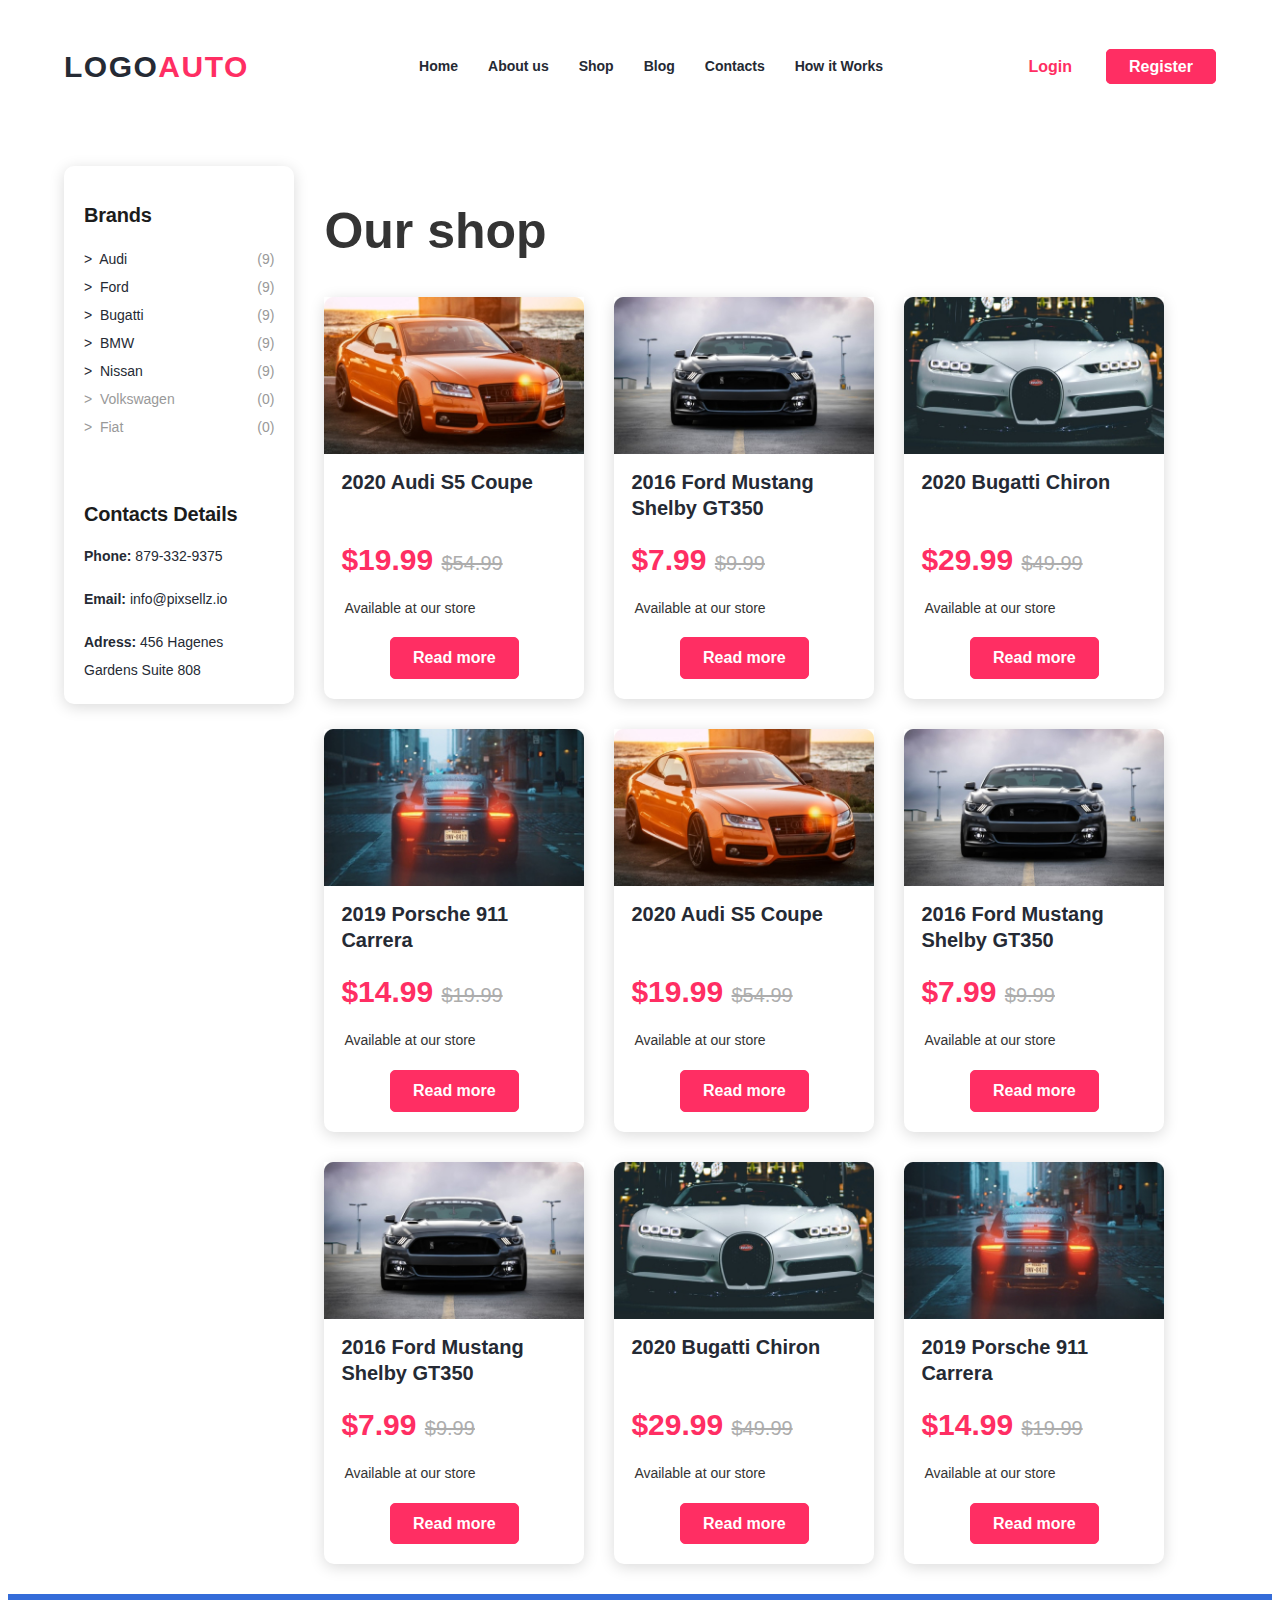
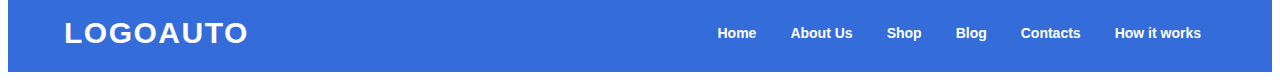
==== shop.html @ f48efc05 "card btn added" ====
<!DOCTYPE html>
<html lang="en">
<head>
    <meta charset="UTF-8">
    <meta http-equiv="X-UA-Compatible" content="IE=edge">
    <meta name="viewport" content="width=device-width, initial-scale=1.0">
    <link rel="stylesheet" href="normalize.css">
    <link rel="stylesheet" href="styles.css">
    <link rel="apple-touch-icon" sizes="180x180" href="src/icons/apple-touch-icon.png">
    <link rel="icon" type="image/png" sizes="32x32" href="src/icons/favicon-32x32.png">
    <link rel="icon" type="image/png" sizes="16x16" href="src/icons/favicon-16x16.png">
    <link rel="manifest" href="/site.webmanifest">
    <link rel="stylesheet" href="src/icons/icons.css">
    <link rel="stylesheet" href="shop.css">
    <title>Logo Auto</title>
</head>
<body>
    <header class="header">
        <span class="logo">logo<span class="text__red">auto</span></span>
        <nav class="header__nav">
            <ul class="nav__ul">
                <li class="nav__li"><a href="index.html" class="nav__a">Home</a></li>
                <li class="nav__li"><a href="#" class="nav__a">About us</a></li>
                <li class="nav__li"><a href="#" class="nav__a nav__a_active">Shop</a></li>
                <li class="nav__li"><a href="#" class="nav__a">Blog</a></li>
                <li class="nav__li"><a href="#" class="nav__a">Contacts</a></li>
                <li class="nav__li"><a href="index.html#how-it-works" class="nav__a">How it Works</a></li>
            </ul>
        </nav>
        <div class="header__btns">
            <a href="#" class="h__btn" title="click and login">Login</a>
            <a href="#" class="h__btn__red" title="click and register">Register</a>
        </div>
    </header>

    <section class="container">
        <div class="aside">
            <div class="brand">
                <h2 class="brand__title">Brands</h2>
                <div class="brand__cars">
                    <div class="brand__car">
                        <span class="brand__car-name">&gt;&nbsp Audi</span>
                        <span class="brand__car-count">(9)</span>
                    </div>
                    <div class="brand__car">
                        <span class="brand__car-name">&gt;&nbsp Ford</span>
                        <span class="brand__car-count">(9)</span>
                    </div>
                    <div class="brand__car">
                        <span class="brand__car-name">&gt;&nbsp Bugatti</span>
                        <span class="brand__car-count">(9)</span>
                    </div>
                    <div class="brand__car">
                        <span class="brand__car-name">&gt;&nbsp BMW</span>
                        <span class="brand__car-count">(9)</span>
                    </div>
                    <div class="brand__car">
                        <span class="brand__car-name">&gt;&nbsp Nissan</span>
                        <span class="brand__car-count">(9)</span>
                    </div>
                    <div class="brand__car">
                        <span class="brand__car-name brand__car-name_inactive">&gt;&nbsp Volkswagen</span>
                        <span class="brand__car-count">(0)</span>
                    </div>
                    <div class="brand__car">
                        <span class="brand__car-name brand__car-name_inactive">&gt;&nbsp Fiat</span>
                        <span class="brand__car-count">(0)</span>
                    </div>
                </div>
            </div>

            <div class="contacts">
                <span class="contacts__title">Contacts Details</span>
                <span class="contacts__subtitle"><span class="contacts__subtitle_black">Phone: </span>879-332-9375</span>
                <span class="contacts__subtitle"><span class="contacts__subtitle_black">Email: </span>info@pixsellz.io</span>
                <span class="contacts__subtitle"><span class="contacts__subtitle_black">Adress: </span>456 Hagenes Gardens Suite 808</span>
            </div>
        </div>
        <div class="row">
            <h1 class="row__title">Our shop</h1>
            <div class="cards">
                <div class="card">
                    <img src="src/images/car1.jpg" alt="car-1" class="car__img">
                    <span class="car__name">2020 Audi S5 Coupe </span>
                    <span class="price">$19.99 <span class="gray">$54.99</span></span>
                    <span class="card__av">Available at our store</span>
                    <a href="#" class="card__btn">Read more</a>
                </div>
                <div class="card">
                    <img src="src/images/car2.jpg" alt="car-2" class="car__img">
                    <span class="car__name">2016 Ford Mustang Shelby GT350</span>
                    <span class="price">$7.99 <span class="gray">$9.99</span></span>
                    <span class="card__av">Available at our store</span>
                    <a href="#" class="card__btn">Read more</a>
                </div>
                <div class="card">
                    <img src="src/images/car3.jpg" alt="car-3" class="car__img">
                    <span class="car__name">2020 Bugatti Chiron </span>
                    <span class="price">$29.99 <span class="gray">$49.99</span></span>
                    <span class="card__av">Available at our store</span>
                    <a href="#" class="card__btn">Read more</a>
                </div>
                <div class="card">
                    <img src="src/images/car4.jpg" alt="car-4" class="car__img">
                    <span class="car__name">2019 Porsche 911 Carrera </span>
                    <span class="price">$14.99 <span class="gray">$19.99</span></span>
                    <span class="card__av">Available at our store</span>
                    <a href="#" class="card__btn">Read more</a>
                </div>
                <div class="card">
                    <img src="src/images/car1.jpg" alt="car-1" class="car__img">
                    <span class="car__name">2020 Audi S5 Coupe </span>
                    <span class="price">$19.99 <span class="gray">$54.99</span></span>
                    <span class="card__av">Available at our store</span>
                    <a href="#" class="card__btn">Read more</a>
                </div>
                <div class="card">
                    <img src="src/images/car2.jpg" alt="car-2" class="car__img">
                    <span class="car__name">2016 Ford Mustang Shelby GT350</span>
                    <span class="price">$7.99 <span class="gray">$9.99</span></span>
                    <span class="card__av">Available at our store</span>
                    <a href="#" class="card__btn">Read more</a>
                </div>
                <div class="card">
                    <img src="src/images/car2.jpg" alt="car-2" class="car__img">
                    <span class="car__name">2016 Ford Mustang Shelby GT350</span>
                    <span class="price">$7.99 <span class="gray">$9.99</span></span>
                    <span class="card__av">Available at our store</span>
                    <a href="#" class="card__btn">Read more</a>
                </div>
                <div class="card">
                    <img src="src/images/car3.jpg" alt="car-3" class="car__img">
                    <span class="car__name">2020 Bugatti Chiron </span>
                    <span class="price">$29.99 <span class="gray">$49.99</span></span>
                    <span class="card__av">Available at our store</span>
                    <a href="#" class="card__btn">Read more</a>
                </div>
                <div class="card">
                    <img src="src/images/car4.jpg" alt="car-4" class="car__img">
                    <span class="car__name">2019 Porsche 911 Carrera </span>
                    <span class="price">$14.99 <span class="gray">$19.99</span></span>
                    <span class="card__av">Available at our store</span>
                    <a href="#" class="card__btn">Read more</a>
                </div>
            </div>
        </div>
    </section>
    
    <footer class="footer">
        <div class="footer-content">
            <span class="footer-logo">logoauto</span>
            <nav class="footer-nav">
                <a href="index.html" class="footer-nav__item">Home</a>
                <a href="#" class="footer-nav__item">About Us</a>
                <a href="#" class="footer-nav__item footer-nav__item_active">Shop</a>
                <a href="#" class="footer-nav__item">Blog</a>
                <a href="#" class="footer-nav__item">Contacts</a>
                <a href="index.html#how-it-works" class="footer-nav__item">How it works</a>
            </nav>
        </div>
    </footer>
</body>
</html>
---- styles.css ----
@font-face {
    font-family: 'Rajdhani';
    src: url('src/fonts/Rajdhani/Rajdhani-Bold.ttf');
    font-weight: 700;
    font-style: normal;
}

@font-face {
    font-family: 'Open Sans';
    src: url('src/fonts/Open/OpenSans-Regular.ttf');
    font-weight: 400;
    font-style: normal;
}

@font-face {
    font-family: 'Open Sans';
    src: url('src/fonts/Open/OpenSans-SemiBold.ttf');
    font-weight: 600;
    font-style: normal;
}

@font-face {
    font-family: 'Open Sans';
    src: url('src/fonts/Open/OpenSans-ExtraBold.ttf');
    font-weight: 800;
    font-style: normal;
}

* {
    box-sizing: border-box;
}



/* HEADER */ 

.header {
    max-width: 90vw;
    margin: 0 auto;
    padding-top: 40px;
    margin-bottom: 45px;

    display: flex;
    justify-content: space-between;
    align-items: center;
}

.logo {
    font-family: 'Rajdhani', sans-serif;
    font-weight: bold;
    font-size: 30px;
    line-height: 1.26;
    letter-spacing: 0.05em;
    text-transform: uppercase;

    color: #252A34;

    cursor: pointer;
}

.logo:hover {
    transform: rotate(1turn);
    transition: 1s ease-in-out;
}

.text__red {
    color: #FF2E63; 
}
                    
.nav__ul {
    margin: 0;

    display: flex;

    list-style-type: none;
}

.nav__li {
    margin: 0 15px;

    position: relative;
}

.nav__li:first-child {
    margin-left: 0;
}

.nav__li::after {
    position: absolute;
	left: 0;
    top: 130%;
	content: '';
	height: 2px;
	width: 0px; 
	background: #FF2E63;
    transition: .25s linear;
}

.nav__li:hover::after {
    width: 100%;
}

.nav__li:hover {
    transform: scale(1.2);
    transition: .25s linear;
}

.nav__a {
    font-family: 'Open Sans', sans-serif;
    font-weight: 600;
    font-size: 14px;
    line-height: 1.35;

    color: #252A34;
    text-decoration: none;
}

.nav__a_active {
    font-family: 'Open Sans', sans-serif;
    font-weight: 800;
    font-size: 14px;
    line-height: 1.35;

    color: #252A34;
}

.h__btn {
    font-family: 'Open Sans', sans-serif;
    font-weight: 600;
    font-size: 16px;
    line-height: 1.37;

    color: #FF2E63;
    text-decoration: none;

    transition: .2s linear;

    position: relative;
}

.h__btn::after {
    position: absolute;
	left: 0;
    top: 130%;
	content: '';
	height: 2px;
	width: 0px; 
	background: #FF2E63;
	transition: all .25s ease-in-out;	
}

.h__btn:hover::after {
    width: 100%;
}

.h__btn:hover {
    letter-spacing: 2px;
    margin-right: -5px;
    margin-left: -5px;
}

.h__btn__red {
    margin-left: 30px;
    padding: 8px 22px;

    font-family: 'Open Sans', sans-serif;
    font-weight: 600;
    font-size: 16px;
    line-height: 1.37;

    color: #FFFFFF;
    text-decoration: none;
    background: #FF2E63;

    border-radius: 5px;
    border: 1px solid #FF2E63;

    transition: .2s linear;
}

.h__btn__red:hover {
    color: #FF2E63;
    background: white;
}



/* TOP */ 

.top {
    max-width: 90vw;
    margin: 0 auto;
    padding-top: 85px;
    margin-bottom: 85px;

    display: flex;
}

.text {
    flex-shrink: 0;
}

.h1 {
    max-width: 350px;
    margin-top: 0;
    margin-bottom: 60px;
    margin-right: -50px;

    font-family: 'Rajdhani', sans-serif;
    font-weight: bold;
    font-size: 50px;
    line-height: 1.2;

    color: #343434;
}

.top__img {
    position: relative;

    flex-grow: 2;
}

.ellipse {
    width: 50%;

    position: absolute;
    top: -85px;
    right: 90px;
    z-index: -1;
}

.car {
    width: 100%;
}

.top__btn {
    padding: 10px 27px;

    font-family: 'Open Sans', sans-serif;
    font-weight: 600;
    font-size: 16px;
    line-height: 1.37;
    text-align: center;
    text-decoration: none;

    color: #FFFFFF;
    background: #346CD9;
    border: 1px solid #346CD9;
    border-radius: 5px;

    transition: .25s ease-in-out;
}

.top__btn:hover {
    color: #346CD9;
    background: #FFFFFF;
}



/* MIDDLE */

.middle {
    max-width: 90vw;
    margin: 0 auto; 
    margin-bottom: 100px;
}

.middle-title {
    display: flex;
    justify-content: space-between;
    align-items: baseline;
}

.h2 {
    margin-top: 0;
    margin-bottom: 45px;

    font-family: 'Rajdhani', sans-serif;
    font-weight: bold;
    font-size: 36px;
    line-height: 1.27;

    color: #343434;
}

.all-cars {
    text-decoration: none;
    font-family: Open Sans;
    font-weight: 600;
    font-size: 16px;
    line-height: 1.37;

    color: #FF2E63;
}

.all-cars:hover {
    font-size: 18px;
    transition: .25s linear;
}

.cards {
    display: flex;
    flex-wrap: wrap;
}

.row {
    margin: 0 -15px;
}

.card {
    display: flex;
    flex-direction: column;
    flex-grow: 1;

    min-width: 260px;
    max-width: calc(25% - 30px);

    margin: 0 15px;
    margin-bottom: 30px;

    box-shadow: 0px 3px 15px rgba(0, 0, 0, 0.15);
    border-radius: 10px;

    cursor: pointer;
}

.card:hover {
    transform: scale(1.05);
    transition:  .25s ease;
}

.car__img {
    width: 100%;

    margin-bottom: 15px;
}

.car__name {
    max-width: 250px;
    display: block;
    margin-left: 17px;
    margin-bottom: 1em;

    flex-grow: 2;

    font-family: 'Rajdhani', sans-serif;
    font-weight: bold;
    font-size: 20px;
    line-height: 1.3;

    color: #252A34;
}

.price {
    display: block;
    margin-left: 17px;
    margin-bottom: 20px;

    font-family: 'Rajdhani', sans-serif;
    font-weight: bold;
    font-size: 30px;
    line-height: 1.26;

    color: #FF2E63;
}

.gray {
    font-family: 'Open Sans', sans-serif;
    font-weight: 400;
    font-size: 20px;
    line-height: 1.3;
    text-decoration-line: line-through;

    color: #999999;
    opacity: 0.8;
}

.text__btn {
    margin-left: 17px;
    display: flex;
    justify-content: space-between;

}

.ticket {
    align-self: center;

    font-family: 'Open Sans', sans-serif;
    font-weight: normal;
    font-size: 14px;
    line-height: 1.35;

    color: #343434;
}

.right__btn {
    font-family: 'Open Sans', sans-serif;
    font-weight: 400;
    font-size: 20px;
    text-decoration: none;
    color: #FFFFFF;

    padding: 14px 11px;

    background: #346CD9;
    border: 1px solid #346CD9;
    border-radius: 10px 0px;
}

.right__btn:hover {
    color: #346CD9;
    background: #FFFFFF;
    transition: .25s ease-in-out;
}



/* HOW IT WORKS */ 

.how-it-works {
    padding-bottom: 100px;
}

.title {
    margin-bottom: 60px;

    font-family: 'Rajdhani', sans-serif;
    font-weight: bold;
    font-size: 36px;
    line-height: 1.27;
    text-align: center;

    color: #343434;
}

.rules {
    max-width: 90vw;
    margin: 0 auto;

    display: flex;
    justify-content: space-between;
}

.rule {
    max-width: 25%;
    margin: 0 15px;

    display: flex;
    flex-direction: column;
}

.rule__img {
    max-width: 64px;
    align-self: center;

    margin-bottom: 30px;
}

.rule__title {
    flex-grow: 2;

    font-family: 'Open Sans', sans-serif;
    font-weight: bold;
    font-size: 16px;
    line-height: 1.37;
    text-align: center;

    color: #343434;
}

.rule__sub-title {
    font-family: 'Open Sans', sans-serif;
    font-size: 16px;
    line-height: 1.37;
    text-align: center;

    color: #343434;
}

.vector {
    margin-top: 20px;
    max-width: 32px;
    max-height: 20px;
}



/* REVIEW */ 

.review {
    max-width: 90vw;
    margin: 0 auto;

    display: flex;
}

.review__img {
    width: 50%;
}

.review__text {
    width: 50%;
    display: block;
    background: rgba(52, 108, 217, 0.12);
}

.review__p {
    max-width: 400px;
    margin: 0 auto;
    margin-top: 78px;
    margin-bottom: 30px;

    font-family: 'Open Sans', sans-serif;
    font-weight: 600;
    font-size: 20px;
    line-height: 1.5;
    text-align: center;

    color: #343434;
}

.review__subtitle {
    display: block;
    margin: 0 auto;

    font-family: Open Sans;
    font-size: 16px;
    line-height: 1.87;
    text-align: center;
    text-transform: uppercase;

    color: #343434;
}



/* LATEST ARTICLES */ 

.latest-articles {
    max-width: 90vw;
    margin: 0 auto;
    padding: 100px 0;
}

.bottom-title {
    font-family: 'Rajdhani', sans-serif;
    font-weight: bold;
    font-size: 36px;
    line-height: 1.27;

    color: #343434;
}

.card__title {
    flex-grow: 2;

    margin-top: 20px;
    margin-left: 20px;
    margin-bottom: 7px;

    font-family: 'Rajdhani', sans-serif;
    font-weight: bold;
    font-size: 20px;
    line-height: 1.3;

    color: #252A34;
}

.card__subtitle {
    margin-left: 20px;
    margin-bottom: 20px;

    font-family: 'Open Sans', sans-serif;
    font-size: 14px;
    line-height: 1.35;

    color: #343434;
}



/* FOOTER */ 

.footer {
    max-width: 100vw;

    background: #346CD9;
}

.footer-content {
    max-width: 90vw;
    margin: 0 auto;
    padding: 20px 0;

    display: flex;
    justify-content: space-between;
    align-items: center;
}

.footer-logo {
    font-family: 'Rajdhani', sans-serif;
    font-weight: bold;
    font-size: 30px;
    line-height: 1.26;
    letter-spacing: 0.05em;
    text-transform: uppercase;

    color: #FFFFFF;
}

.footer-nav__item {
    padding: 15px;

    text-decoration: none;
    font-family: 'Open Sans', sans-serif;
    font-weight: 600;
    font-size: 14px;
    line-height: 1.35;

    color: #FFFFFF;

    position: relative;
}

.footer-nav__item_active {
    font-weight: 800;
}

.footer-nav__item::after {
    position: absolute;
    margin-left: 15px;
	left: 0;
    top: 80%;
	content: '';
	height: 2px;
	width: 0; 
	background: #FFFFFF;
    transition: .25s linear;
}

.footer-nav__item:hover::after {
    width: calc(100% - 30px);
}
---- src/icons/icons.css ----
@font-face {
  font-family: 'icomoon';
  src:  url('fonts/icomoon.eot?tarnfy');
  src:  url('fonts/icomoon.eot?tarnfy#iefix') format('embedded-opentype'),
    url('fonts/icomoon.ttf?tarnfy') format('truetype'),
    url('fonts/icomoon.woff?tarnfy') format('woff'),
    url('fonts/icomoon.svg?tarnfy#icomoon') format('svg');
  font-weight: normal;
  font-style: normal;
  font-display: block;
}

[class^="icon-"], [class*=" icon-"] {
  /* use !important to prevent issues with browser extensions that change fonts */
  font-family: 'icomoon' !important;
  speak: never;
  font-style: normal;
  font-weight: normal;
  font-variant: normal;
  text-transform: none;
  line-height: 1;

  /* Better Font Rendering =========== */
  -webkit-font-smoothing: antialiased;
  -moz-osx-font-smoothing: grayscale;
}

.icon-right:before {
  content: "\ea3c";
}
---- shop.css ----
.container {
    max-width: 90vw;
    margin: 0 auto;
    padding-top: 35px;
    
    display: flex;
    justify-content: space-between;
    flex-wrap: nowrap;
}

.row__title {
    margin-left: 15px;

    font-family: 'Rajdhani', sans-serif;
    font-weight: bold;
    font-size: 50px;
    line-height: 1.28;

    color: #343434;
}

.card__av {
    margin-left: 20px;
    margin-bottom: 20px;

    font-family: 'Open Sans', sans-serif;
    font-size: 14px;
    line-height: 1.35;

    color: #343434;
}

.card__btn {
    text-decoration: none;
    padding: 9px 22px;
    margin: 0 auto;
    margin-bottom: 20px;

    font-family: 'Open Sans', sans-serif;
    font-style: normal;
    font-weight: 600;
    font-size: 16px;
    line-height: 1.37;
    text-align: center;

    color: #FFFFFF;
    background: #FF2E63;
    border-radius: 5px;
    border: 1px solid #FF2E63;
}

.card__btn:hover {
    color: #FF2E63;
    background: #FFFFFF;
    transition: .25s linear;
}



.aside {
    min-width: 20%;
    max-width: 25%;
    height: 100%;
    margin-right: 30px;
    padding: 20px;


    box-shadow: 0px 3px 15px rgba(0, 0, 0, 0.15);
    border-radius: 10px;
}

.brand {
    margin-bottom: 60px;
}

.brand__title {
    font-family: 'Open Sans', sans-serif;
    font-weight: 600;
    font-size: 20px;
    line-height: 1.3;

    letter-spacing: -0.2px;

    color: #1C1C1C;
}

.brand__car {
    display: flex;
    justify-content: space-between;
}

.brand__car-name {
    font-family: 'Open Sans', sans-serif;
    font-size: 14px;
    line-height: 2;

    color: #252A34;
}

.brand__car-name_inactive {
    color: #999999;
}

.brand__car-count {
    font-family: 'Open Sans', sans-serif;
    font-size: 14px;
    line-height: 2;

    text-align: center;

    color: #999999;
}

.contacts__title {
    font-family: 'Open Sans', sans-serif;
    font-weight: 600;
    font-size: 20px;
    line-height: 1.3;

    letter-spacing: -0.2px;

    color: #1C1C1C;
}

.contacts__subtitle {
    display: block;
    margin-top: 15px;

    font-family: 'Open Sans', sans-serif;
    font-size: 14px;
    line-height: 2;

    color: #252A34;
}

.contacts__subtitle_black {
    font-weight: 600;
}
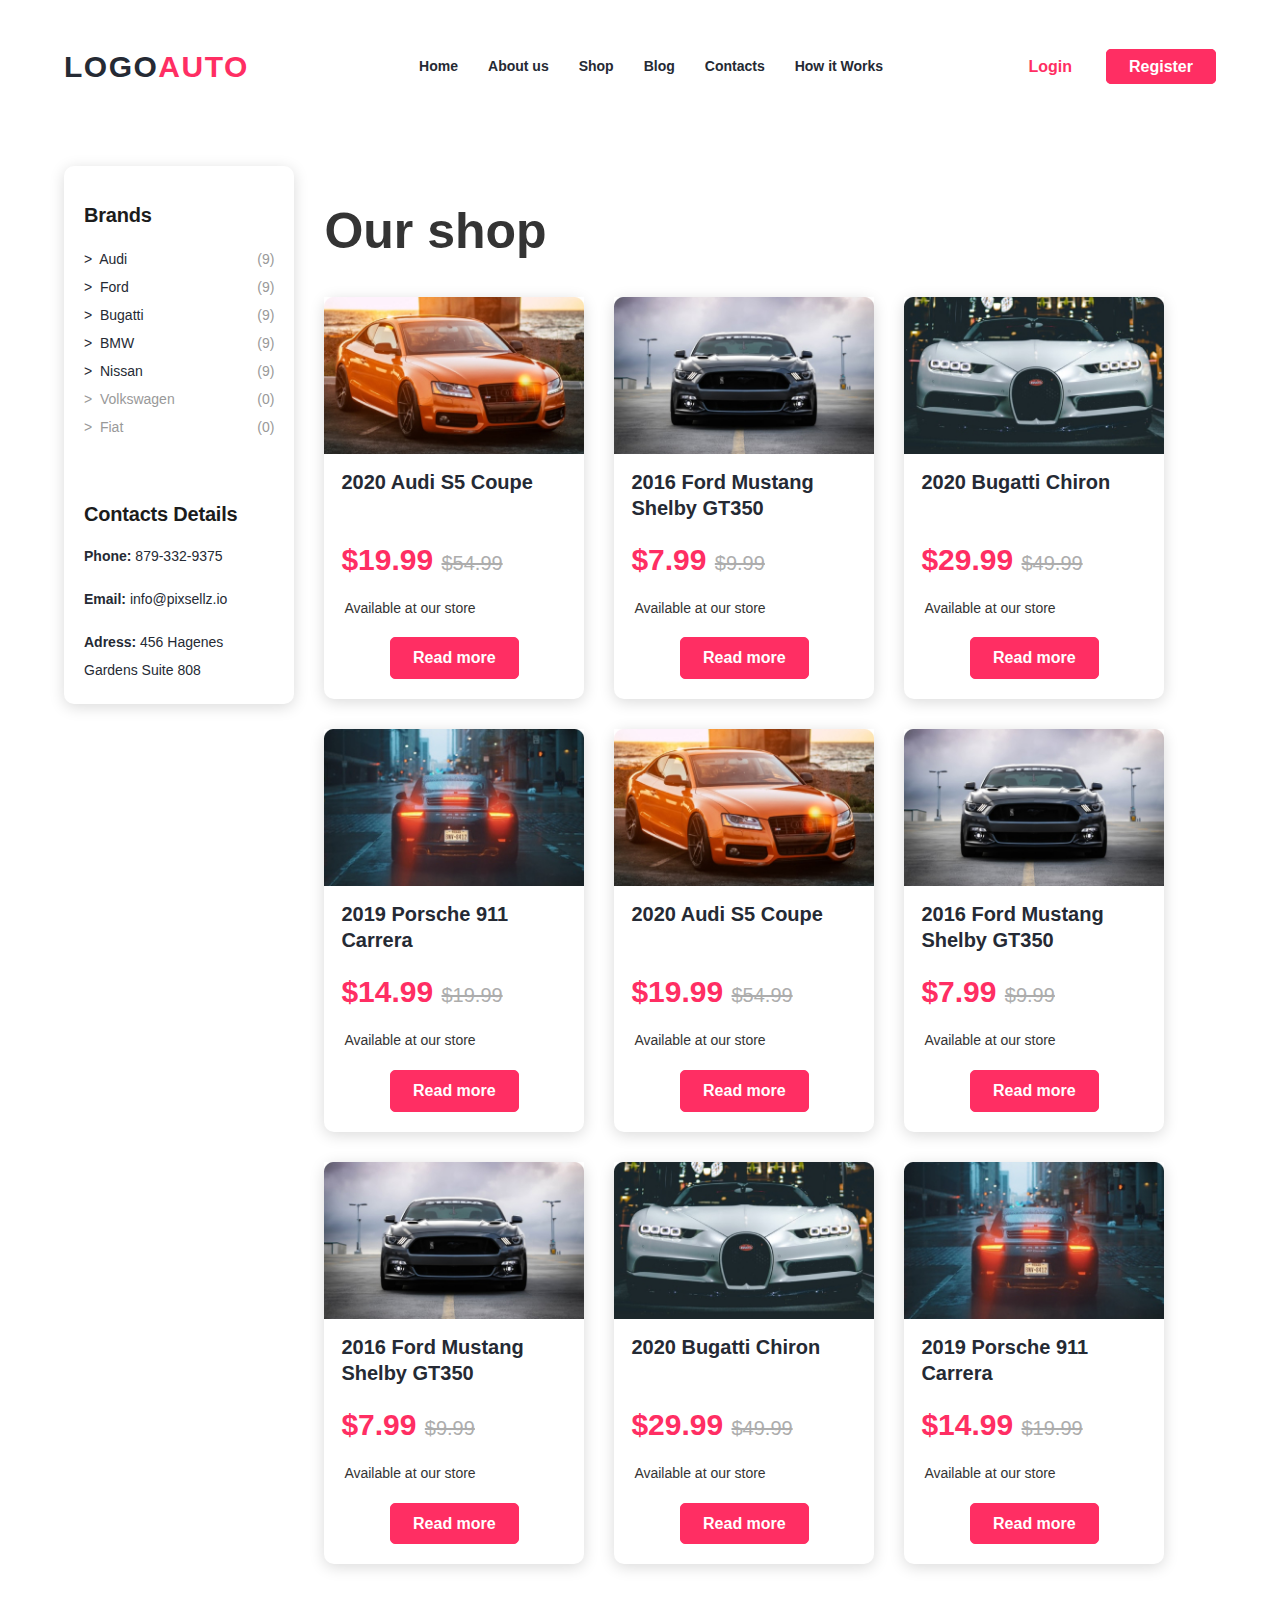
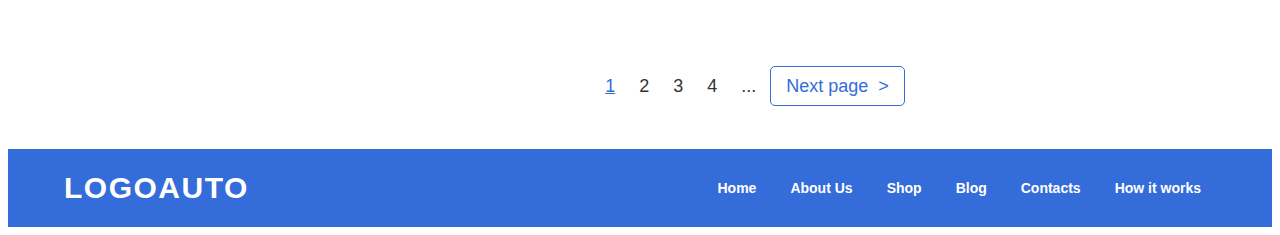
==== commit 4b48eb25: "page counter added" ====
--- a/shop.html
+++ b/shop.html
@@ -143,6 +143,14 @@
                     <a href="#" class="card__btn">Read more</a>
                 </div>
             </div>
+            <div class="page-counter">
+                <span class="page-counter__digit page-counter__digit_active">1</span>
+                <span class="page-counter__digit">2</span>
+                <span class="page-counter__digit">3</span>
+                <span class="page-counter__digit">4</span>
+                <span class="page-counter__dots">...</span>
+                <a href="#" class="page-counter__btn">Next page &nbsp&gt;</a>
+            </div>
         </div>
     </section>
     
--- a/shop.css
+++ b/shop.css
@@ -54,8 +54,6 @@
     background: #FFFFFF;
     transition: .25s linear;
 }
-
-
 
 .aside {
     min-width: 20%;
@@ -135,4 +133,65 @@
 
 .contacts__subtitle_black {
     font-weight: 600;
+}
+
+.page-counter {
+    max-width: 350px;
+    margin: 0 auto;
+    margin-top: 80px;
+    margin-bottom: 50px;
+}
+
+.page-counter__digit {
+    padding: 10px;
+
+    font-family: 'Open Sans', sans-serif;
+    font-size: 18px;
+    line-height: 1.38;
+
+    color: #343434;
+    cursor: pointer;
+}
+
+.page-counter__digit_active {
+    font-family: 'Open Sans', sans-serif;
+    font-size: 18px;
+    line-height: 1.38;
+
+    text-decoration-line: underline;
+
+    color: #346CD9;
+}
+
+.page-counter__digit:hover {
+    color: #346CD9;
+}
+
+.page-counter__dots {
+    margin: 0 10px;
+
+    font-family: 'Open Sans', sans-serif;
+    font-size: 18px;
+    line-height: 1.38;
+
+    color: #343434;
+}
+
+.page-counter__btn {
+    padding: 9px 15px;
+
+    text-decoration: none;
+    font-family: 'Open Sans', sans-serif;
+    font-size: 18px;
+    line-height: 25px;
+
+    color: #346CD9;
+    border: 1px solid #346CD9;
+    border-radius: 5px;
+}
+
+.page-counter__btn:hover {
+    color: #FFFFFF;
+    background: #346CD9;
+    transition: .25s linear;
 }